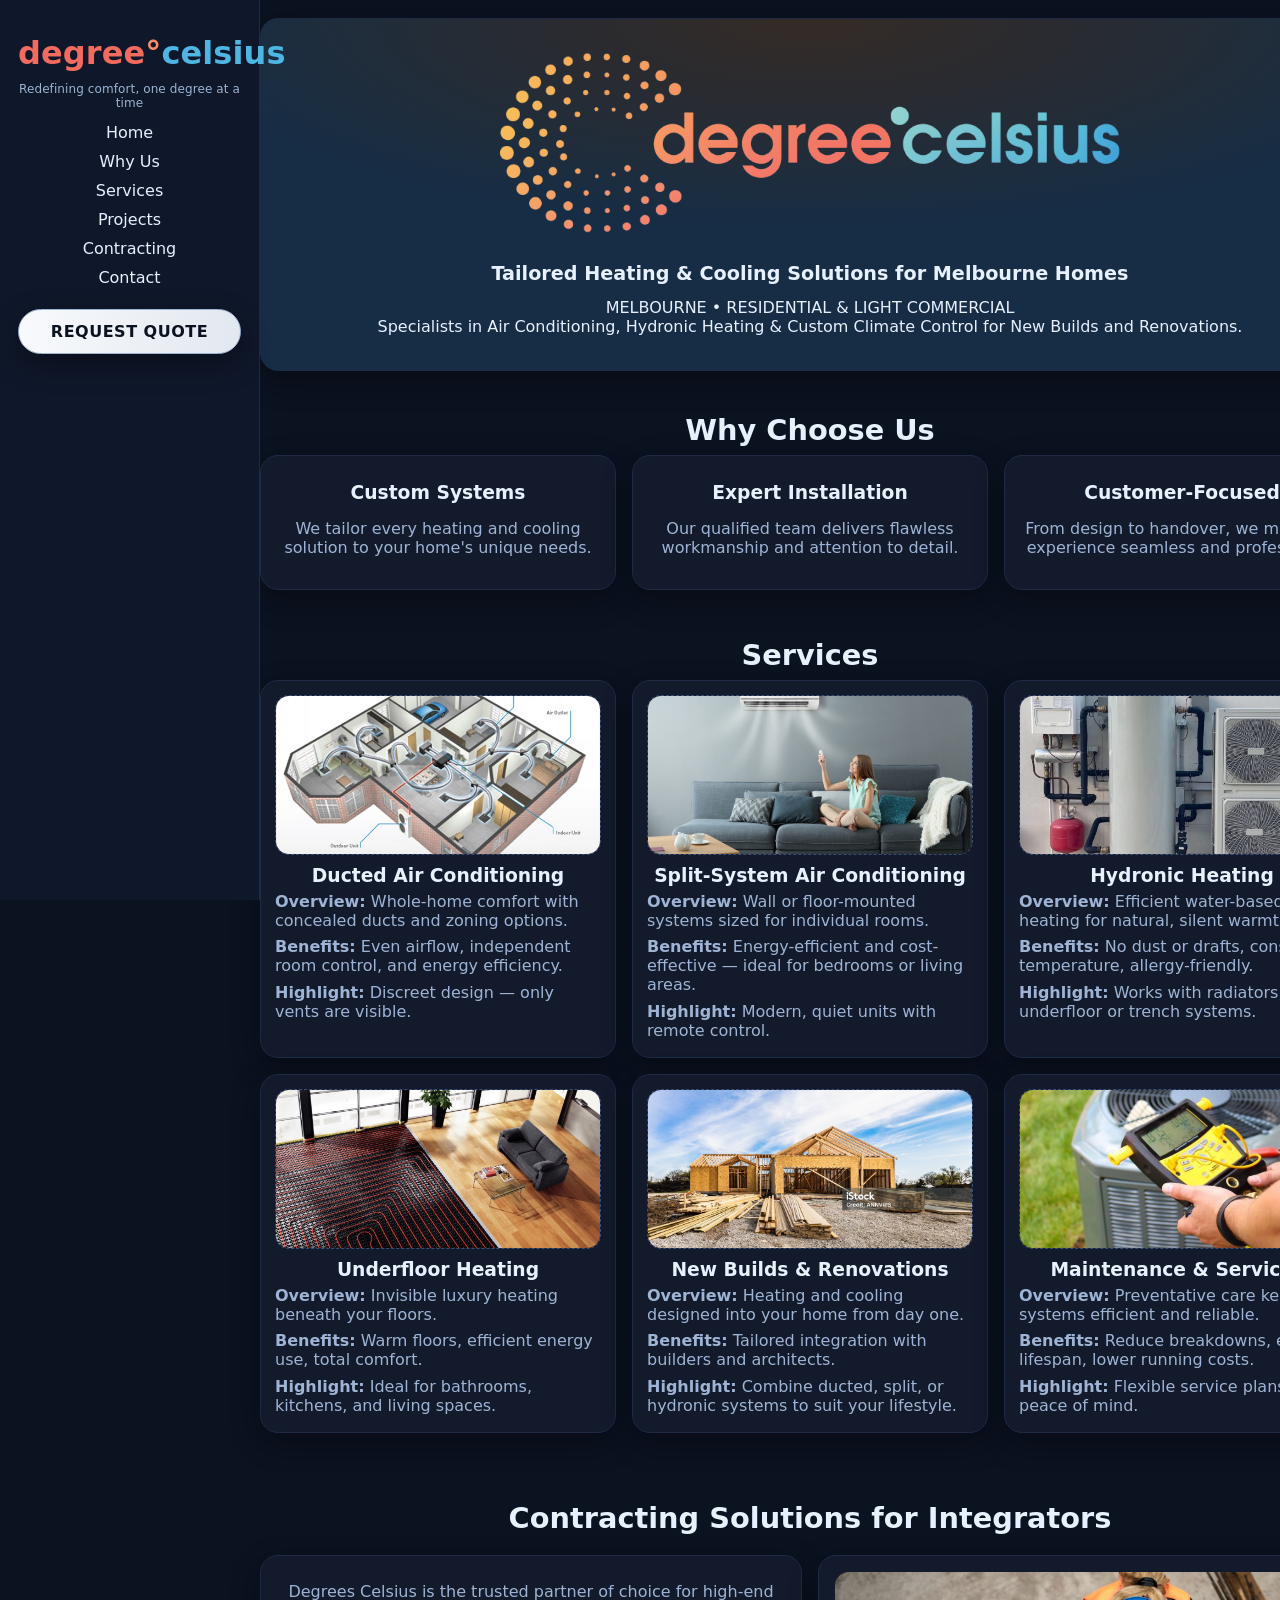
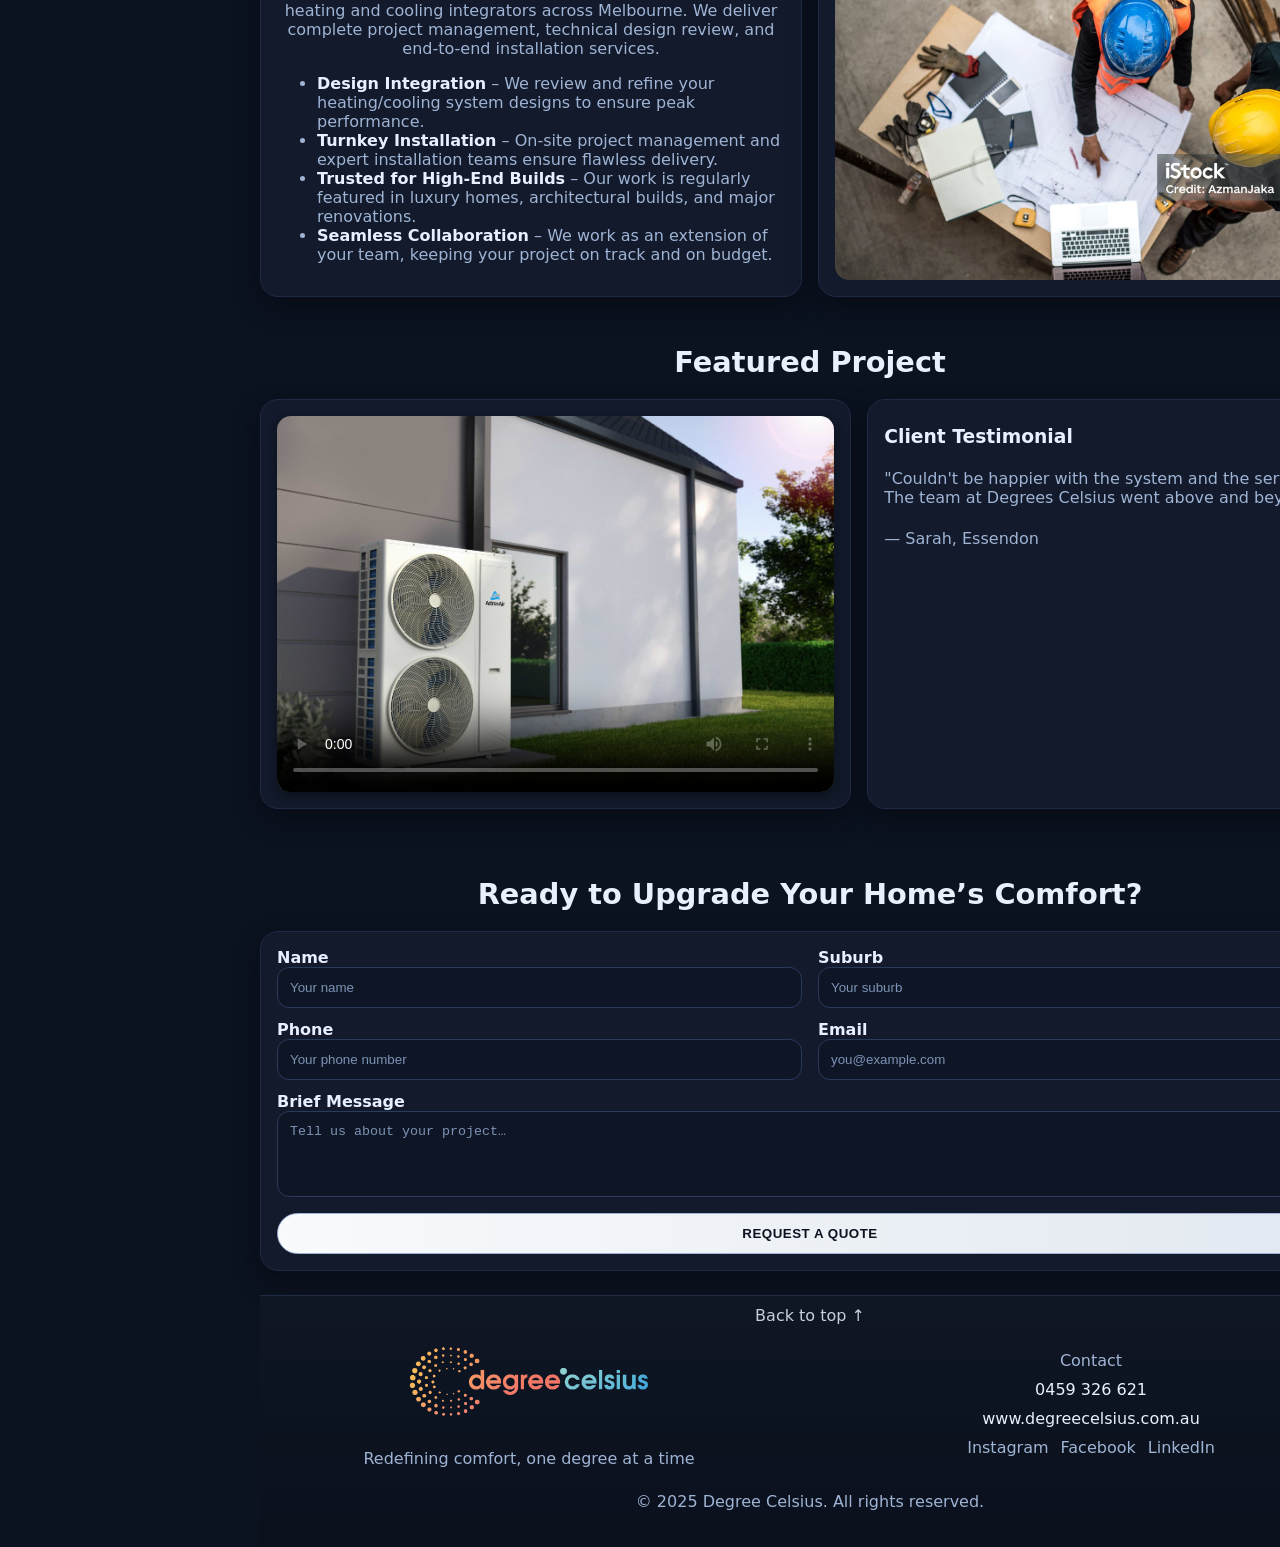
==== index - Copy.html @ 30f36d34 "Rev2" ====
<!DOCTYPE html>

<html lang="en">
<head>
<meta charset="utf-8"/>
<meta content="width=device-width, initial-scale=1" name="viewport"/>
<title>Degree Celsius</title>
<meta content="Tailored heating &amp; cooling solutions for Melbourne homes. Specialists in air conditioning, hydronic heating, and underfloor heating for new builds and renovations." name="description"/>
<style>
:root {
  --bg: #0b1220; --panel: #0f172a; --card: #121a2b;
  --ink: #e7f0ff; --muted: #9fb4d4; --line: #1f2a44;
  --warm:#FF8A00; --hot:#FF6B6B; --cool:#33B5FF;
  --grad: linear-gradient(90deg, var(--warm), var(--hot), var(--cool));
  --shadow: 0 10px 28px rgba(0,0,0,.35); --radius: 18px;
}
* { box-sizing: border-box; }
html,body { margin:0; padding:0; background:var(--bg); color:var(--ink); font-family: system-ui, -apple-system, Segoe UI, Roboto, Helvetica, Arial, sans-serif; }
a { color: var(--ink); text-decoration: none; }
img { max-width: 100%; height: auto; display: block; }
.container { width:min(1100px,92vw); margin:0 auto; }

.wrap { display:grid; grid-template-columns:260px 1fr; min-height:100vh; }
.sidebar { background:var(--panel); border-right:1px solid var(--line); position:sticky; top:0; height:100vh; padding:18px; }
.sidebar .brand { font-weight:800; letter-spacing:.1px; margin-bottom:12px; }
.sidebar nav { display:grid; gap:10px; }
.sidebar .cta { display:block; margin-top:12px; background:var(--grad); color:#fff; padding:10px 14px; border-radius:999px; font-weight:800; text-align:center; box-shadow:var(--shadow);}
/* Center links inside the sidebar */
.sidebar nav{ 
  justify-items: center;          /* centers grid children */
}
.sidebar nav a{
  display:block; 
  width:100%;                     /* full-width click area */
  text-align:center;              /* center the text */
}

main section { padding:24px 0; }
.dark-card { background:var(--card); border:1px solid var(--line); border-radius:var(--radius); box-shadow:var(--shadow); }
.hero-card { background: radial-gradient(60% 60% at 50% 0, rgba(255,138,0,.15), rgba(51,181,255,.12)), var(--card); border:1px solid var(--line); border-radius:var(--radius); box-shadow:var(--shadow); padding:18px; }
.grid-2 { display:grid; grid-template-columns:1fr 1fr; gap:16px; }
.grid-3 { display:grid; grid-template-columns:repeat(3,1fr); gap:16px; }
h1 { font-size: clamp(1.6rem, 2rem + .6vw, 2.6rem); margin:0 0 8px; }
h2 { font-size: clamp(1.2rem, 1.4rem + .5vw, 2rem); margin:0 0 8px; }
h3 { margin:10px 0 6px; }
.small, .muted { color:var(--muted); }

/* --- Center all section headings and subheadings --- */
.container > h2,
.container > h3,
.section-title h2,
.section-title h3 {
  text-align: center;
  width: 100%;
}

.cards { display:grid; grid-template-columns:repeat(3,1fr); gap:16px; }
.card { padding:16px; }
.section-title { display:flex; align-items:center; justify-content:space-between; gap:12px; margin-bottom:12px; }

/* --- Minimal bright button (no glow) --- */
.btn,
.sidebar .cta {
  background: linear-gradient(90deg, #f8fafc, #e2e8f0); /* soft white-grey gradient */
  color: #0b1220;                /* dark navy text for contrast */
  font-weight: 800;
  text-transform: uppercase;
  letter-spacing: 0.5px;
  padding: 12px 20px;
  border-radius: 999px;
  border: 1px solid #9fb4d4;     /* faint outline for definition */
  cursor: pointer;
  transition: background 0.25s ease-in-out, color 0.25s ease-in-out;
}

/* Hover / focus state */
.btn:hover,
.btn:focus,
.sidebar .cta:hover,
.sidebar .cta:focus {
  background: linear-gradient(90deg, #e2e8f0, #cbd5e1); /* slightly darker grey-blue */
  color: #000;  /* deeper text color on hover */
}



/* --- Logo size overrides --- */

/* Keep the hero logo big and responsive */
.logo-hero {
  display: block;
  margin: 0 auto 10px;
  width: clamp(280px, 55vw, 650px); /* stays large on desktop, scales down on mobile */
  height: auto;
  border-radius: 12px;
}

/* Make the footer logo smaller (override default 44px) */
.site-footer .logo-row img.logo-footer {
  width: 250px;      /* smaller logo */
  height: auto;
  border-radius: 8px; /* remove round circle; use 50% if you want round */
}

.services { display:grid; grid-template-columns:repeat(3,1fr); gap:16px; }
.service { padding:14px; }
.service .svc-img {
  height:160px; border-radius:14px; overflow:hidden; border:1px dashed #3a4b75;
}
.service .svc-img img { width:100%; height:100%; object-fit:cover; }

.project { display:grid; grid-template-columns:1.2fr 1fr; gap:16px; }
.project .project-img { min-height:220px; display:grid; place-items:center; background:linear-gradient(135deg, rgba(255,138,0,.16), rgba(51,181,255,.16)); border:1px dashed #3a4b75; border-radius:14px; }

form { padding:16px; display:grid; gap:12px; }
label { font-weight:600; }
input, textarea { width:100%; padding:12px 12px; background:#0e1626; border:1.5px solid #2a3a5d; border-radius:12px; color:var(--ink); outline:none; }
input::placeholder, textarea::placeholder { color:#7d93b6; }
input:focus, textarea:focus { border-color:#3aa9ff; box-shadow:0 0 0 3px rgba(58,169,255,.25);}

.footer { background:var(--panel); color:var(--muted); margin-top:24px; padding:24px 0; border-top:1px solid var(--line);}
.footer-grid { display:grid; grid-template-columns:1.2fr 1fr 1fr; gap:16px; align-items:center; }
.footer .logo-row { display:flex; align-items:center; gap:12px; }
.footer .logo-row img { width:44px; height:44px; border-radius:50%; }
/* Visual polish */
.site-footer {
  border-top: 1px solid var(--line);
  background: linear-gradient(180deg, rgba(255,255,255,0.02), rgba(0,0,0,0.12)) , var(--bg);
}
.footer-grid {
  display: grid;
  grid-template-columns: repeat(2, minmax(0, 1fr)); /* 2 even columns */
  gap: 24px;
  align-items: start;
}

.footer-col { min-width: 200px; }
.footer-title { color: var(--muted); font-weight: 600; margin-bottom: 8px; }
.footer-brand { font-weight: 800; font-size: 1.1rem; letter-spacing: .2px; }
.footer-tag { color: var(--muted); margin-top: 6px; }

.footer-links { list-style: none; margin: 0; padding: 0; }
.footer-links a {
  color: var(--ink);
  opacity: .8;
  text-decoration: none;
}
.footer-socials {
  display: flex;
  justify-content: center;  /* centers like your contact lines */
  gap: 12px;
  flex-wrap: wrap;
  text-align: center;
}

.footer-links a:hover, .footer-links a:focus { opacity: 1; text-decoration: underline; }

/* Bottom bar */
.footer-bar {
  display: flex; align-items: center; justify-content: space-between;
  padding: 12px 0 24px;
  border-top: 1px dashed var(--line);
  margin-top: 10px;
}
.footer-legal { color: var(--muted); display: flex; gap: 12px; flex-wrap: wrap; }
.back-to-top { color: var(--ink); text-decoration: none; opacity: .75; }
.back-to-top:hover, .back-to-top:focus { opacity: 1; text-decoration: underline; }

/* Responsive */
@media (max-width: 960px){
  .footer-grid { grid-template-columns: 1fr 1fr; }
}
@media (max-width: 640px){
  .footer-grid { grid-template-columns: 1fr; }
  .footer-bar { flex-direction: column; gap: 8px; align-items: flex-start; }
}
/* Stack logo above the text and center it everywhere */
.logo-row {
  display: flex;
  flex-direction: column;
  align-items: center;
  gap: 16px;
  text-align: center;
}

/* Remove the mobile-only override you had for .logo-row */
@media (max-width: 640px){
  /* no special .logo-row rule needed anymore */
}
/* put "Back to top" on its own row and right-align it */
.site-footer .footer-bar{
  display: flex;
  justify-content: flex-end; /* pushes the link to the right edge */
  padding: 8px 0;
}
.site-footer .back-to-top{ margin-left: auto; }

/* center the copyright line */
.site-footer .footer-copy{ 
  text-align: center; 
  margin-top: 14px;
}
/* Center "Back to top" on its own row */
.site-footer .footer-bar{
  display: flex;
  justify-content: center;   /* center horizontally */
  padding: 8px 0;
}

.site-footer .back-to-top{
  margin-left: 0;            /* undo the right-align */
  margin-right: 0;
}



@media (max-width:960px){
  .wrap { grid-template-columns:1fr; }
  .sidebar { position:static; height:auto; }
  .grid-2 { grid-template-columns:1fr; }
  .grid-3, .services { grid-template-columns:1fr; }
  .project { grid-template-columns:1fr; }
}

.hero-card {
  text-align: center;
}

.hero-text {
  display: flex;
  flex-direction: column;
  align-items: center; /* center horizontally */
}

.hero-text {
  display: flex;
  flex-direction: column;
  justify-content: center;
  font-size: 1.2em;
  line-height: 1.4em;
}
.hero-text .line1 {
  font-weight: bold;
}
.hero-text .line2 {
  font-style: italic;
}

.hero .logo {
  display: inline-block;
  background: var(--card);
  padding: 24px 32px;
  border-radius: 20px;   /* filleted corners */
  box-shadow: var(--shadow);
}
.hero .logo img {
  display: block;
  max-width: 100%;
  height: auto;
}


.logo-deg { color: #f26b5e; }       /* warm coral/orange */
.logo-symbol { color: #ff8a65; }    /* degree dot */
.logo-cel { color: #4db6e2; }       /* cool blue */
.brand .logo-tagline {
  font-weight: 500;
  font-size: 0.9rem;
  color: #9bb4d1;
  margin-top: 2px;
}


.brand {
  text-align: center;
  margin: 1rem 0;
}
.brand .logo-deg,
.brand .logo-symbol,
.brand .logo-cel {
  font-size: 2rem;       /* enlarge main brand */
  font-weight: 800;
}
.brand .logo-tagline {
  display: block;
  font-weight: 400;
  font-size: 0.75rem;    /* smaller tagline */
  color: #9bb4d1;
  margin-top: 4px;
  white-space: normal;
  line-height: 1.2;
}


/* Services OBH styling */
.service p.muted{margin:.45rem 0 0;}
.service p.muted:first-of-type{margin-top:.25rem;}
.service p.muted .svc-label{
  font-weight:700;
  color:#cde1ff;
  letter-spacing:.02em;
  margin-right:.25rem;
}
/* tighten card spacing so 3 lines fit nicely */
.services .service.dark-card{padding-bottom:1.1rem;}

/* --- Integrator image fix --- */
.integrator-img {
  height: 100%;
  border-radius: 14px;
  overflow: hidden;
}

.integrator-img img {
  width: 100%;
  height: 100%;
  object-fit: cover;
  display: block;
}

/* Only target the second (right-hand) card in the Contracting section */
#contracting .grid-2 > .card:last-child {
  display: flex;
}


.project-video video {
  border-radius: 12px;
  box-shadow: 0 4px 12px rgba(0,0,0,0.4);
  max-height: 500px;
  object-fit: cover;
}

.hero-logo {
  display: block;
  margin: 0 auto 18px;
  max-width: 280px;
  height: auto;
}
/* Center the "Back to top" link */
.footer-top{
  display:flex;
  justify-content:center;   /* centers horizontally */
  padding: 10px 0 16px;     /* adds a little air above the main footer */
}
.footer-top .back-to-top{
  opacity:.85;
  text-align:center;
}

/* Extra breathing room below the legal line */
.site-footer{
  padding-bottom: 36px;     /* space inside the footer at the very bottom */
}

/* (optional) tighten/space the copyright row itself */
.footer-copy{
  text-align:center;
  margin-top: 14px;
}
/* Keep Featured Project as two columns on tablets/desktops */
#projects .grid-2 { 
  grid-template-columns: 1.2fr 1fr;  /* video left, testimonial right */
  align-items: start;
}

/* Only stack on small phones */
@media (max-width: 720px){
  #projects .grid-2 { grid-template-columns: 1fr; }
}

/* Featured Project: equal-height two-column cards */
#projects .grid-2{
  grid-template-columns: 1.2fr 1fr;   /* keep your left/right ratio */
  align-items: stretch;                /* stretch items to same row height */
}

#projects .grid-2 > .card{
  height: 100%;                        /* fill the grid area height */
  display: flex;                       /* keeps inner spacing tidy */
  flex-direction: column;
}

/* Keep the video tidy & consistent */
#projects .project-video{ aspect-ratio: 16 / 9; }  /* consistent video height */
#projects .project-video video{
  width: 100%;
  height: 100%;
  object-fit: cover;                    /* optional: crops if needed */
  border-radius: 14px;                  /* match your inner rounding */
}

/* Stack on small screens (no equal-height needed) */
@media (max-width: 720px){
  #projects .grid-2{ grid-template-columns: 1fr; }
  #projects .grid-2 > .card{ height: auto; }
}
/* Make the bold lead-in text in list items white */
.card li b,
.card li strong {
  color: var(--ink);
  font-weight: 700;
}



</style>
</head>
<body>
<div class="wrap">
<aside class="sidebar">
<div class="brand">
<span class="logo-deg">degree</span><span class="logo-symbol">°</span><span class="logo-cel">celsius</span>
<div class="logo-tagline" style="margin: 10px 0; text-align: center;">Redefining comfort, one degree at a time</div>
</div>
<nav>
<a href="#hero">Home</a>
<a href="#why">Why Us</a>
<a href="#services">Services</a>
<a href="#projects">Projects</a>
<a href="#contracting">Contracting</a>
<a href="#contact">Contact</a>
<a class="cta" href="#contact">Request Quote</a>
</nav>
<div class="small" style="position:absolute;bottom:18px;left:18px;right:18px"> <!-- bottom of sidebar text --> </div>
</aside>
<main>
<section class="container" id="hero" style="padding:18px 0">
<div class="hero-card">
<div class="hero-text">
<img class="logo-hero"
     src="assets/images/degreecelsius-logo.png"
     alt="Degree Celsius logo"
     width="560" height="180"
     style="margin-bottom:10px;">

</div>
<div class="hero-text">
<div class="line1">Tailored Heating &amp; Cooling Solutions for Melbourne Homes</div>
</div>
<p class="small" style="margin: 10px 0; text-align: center;">
<div class="line1">MELBOURNE • RESIDENTIAL &amp; LIGHT COMMERCIAL</div>
<div class="line2">Specialists in Air Conditioning, Hydronic Heating &amp; Custom Climate Control for New Builds and Renovations.</div>
</p>
</div>
</section>

    <!-- WHY -->
    <section class="container" id="why">
      <h2 style="text-align:center;">Why Choose Us</h2>
      <div class="grid-3">
        <div class="dark-card card"><h3 style="text-align:center;">Custom Systems</h3><p class="small" style="text-align:center;">We tailor every heating and cooling solution to your home's unique needs.</p></div>
        <div class="dark-card card"><h3 style="text-align:center;">Expert Installation</h3><p class="small" style="text-align:center;">Our qualified team delivers flawless workmanship and attention to detail.</p></div>
        <div class="dark-card card"><h3 style="text-align:center;">Customer-Focused</h3><p class="small" style="text-align:center;">From design to handover, we make the experience seamless and professional.</p></div>
      </div>
    </section>

    <!-- SERVICES -->
    <section class="container" id="services">
      <h2 style="text-align:center;">Services</h2>
      <div class="services">

        <article class="service dark-card">
          <div class="svc-img"><img src="assets/images/ducted-air-conditioning.jpg" alt="Ducted air conditioning"></div>
          <h3 style="text-align:center;">Ducted Air Conditioning</h3>
          <p class="muted"><b>Overview:</b> Whole-home comfort with concealed ducts and zoning options.</p>
          <p class="muted"><b>Benefits:</b> Even airflow, independent room control, and energy efficiency.</p>
          <p class="muted"><b>Highlight:</b> Discreet design — only vents are visible.</p>
        </article>

        <article class="service dark-card">
          <div class="svc-img"><img src="assets/images/split-system.jpg" alt="Split-system air conditioning"></div>
          <h3 style="text-align:center;">Split-System Air Conditioning</h3>
          <p class="muted"><b>Overview:</b> Wall or floor-mounted systems sized for individual rooms.</p>
          <p class="muted"><b>Benefits:</b> Energy-efficient and cost-effective — ideal for bedrooms or living areas.</p>
          <p class="muted"><b>Highlight:</b> Modern, quiet units with remote control.</p>
        </article>

        <article class="service dark-card">
          <div class="svc-img"><img src="assets/images/hydronic-heating.jpg" alt="Hydronic heating"></div>
          <h3 style="text-align:center;">Hydronic Heating</h3>
          <p class="muted"><b>Overview:</b> Efficient water-based heating for natural, silent warmth.</p>
          <p class="muted"><b>Benefits:</b> No dust or drafts, consistent temperature, allergy-friendly.</p>
          <p class="muted"><b>Highlight:</b> Works with radiators, underfloor or trench systems.</p>
        </article>

        <article class="service dark-card">
          <div class="svc-img"><img src="assets/images/hydronic-underfloor-heating.jpg" alt="Underfloor heating"></div>
          <h3 style="text-align:center;">Underfloor Heating</h3>
          <p class="muted"><b>Overview:</b> Invisible luxury heating beneath your floors.</p>
          <p class="muted"><b>Benefits:</b> Warm floors, efficient energy use, total comfort.</p>
          <p class="muted"><b>Highlight:</b> Ideal for bathrooms, kitchens, and living spaces.</p>
        </article>

        <article class="service dark-card">
          <div class="svc-img"><img src="assets/images/new-build.jpg" alt="New builds and renovations"></div>
          <h3 style="text-align:center;">New Builds &amp; Renovations</h3>
          <p class="muted"><b>Overview:</b> Heating and cooling designed into your home from day one.</p>
          <p class="muted"><b>Benefits:</b> Tailored integration with builders and architects.</p>
          <p class="muted"><b>Highlight:</b> Combine ducted, split, or hydronic systems to suit your lifestyle.</p>
        </article>

        <article class="service dark-card">
          <div class="svc-img"><img src="assets/images/servicing.jpg" alt="Maintenance and servicing"></div>
          <h3 style="text-align:center;">Maintenance &amp; Servicing</h3>
          <p class="muted"><b>Overview:</b> Preventative care keeps systems efficient and reliable.</p>
          <p class="muted"><b>Benefits:</b> Reduce breakdowns, extend lifespan, lower running costs.</p>
          <p class="muted"><b>Highlight:</b> Flexible service plans for peace of mind.</p>
        </article>

      </div>
    </section>


	

<section class="container" id="contracting">
<div class="section-title" style="margin: 10px 0; text-align: center;"><h2 style="margin: 10px 0; text-align: center;">Contracting Solutions for Integrators</h2></div>
<div class="grid-2">
<div class="dark-card card">
<p class="small" style="margin: 10px 0; text-align: center;">Degrees Celsius is the trusted partner of choice for high-end heating and cooling integrators across Melbourne. We deliver complete project management, technical design review, and end-to-end installation services.</p>
<ul class="small">
<li><strong>Design Integration</strong> – We review and refine your heating/cooling system designs to ensure peak performance.</li>
<li><strong>Turnkey Installation</strong> – On-site project management and expert installation teams ensure flawless delivery.</li>
<li><strong>Trusted for High‑End Builds</strong> – Our work is regularly featured in luxury homes, architectural builds, and major renovations.</li>
<li><strong>Seamless Collaboration</strong> – We work as an extension of your team, keeping your project on track and on budget.</li>
</ul>
</div>
<div class="dark-card card">
  <div class="integrator-img">
    <img src="assets/images/integration.jpg" alt="Design Integration">
  </div>
</div>

</section>
    <section id="projects" class="container">
      <div class="section-title"><h2>Featured Project</h2></div>
<div class="grid-2">
  <!-- VIDEO CARD -->
  <div class="dark-card card">                           <!-- open -->
    <div class="project-video">
<video controls playsinline width="100%"
       poster="assets/videos/project-video-preview.jpg">
  <source src="assets/videos/project-video.mp4" type="video/mp4" />
  Your browser does not support the video tag.
</video>

    </div>
  </div>                                                 <!-- ✅ close the video card -->

  <!-- TESTIMONIAL CARD -->
  <div class="dark-card card">
    <h3>Client Testimonial</h3>
    <p class="small">"Couldn't be happier with the system and the service. The team at Degrees Celsius went above and beyond."</p>
    <p class="small" style="margin-top:6px">— Sarah, Essendon</p>
  </div>
</div>

      
	  


    </section>
<section class="container" id="contact">
<div class="section-title" style="margin: 10px 0; text-align: center;"><h2 style="margin: 10px 0; text-align: center;">Ready to Upgrade Your Home’s Comfort?</h2></div>
<form class="dark-card" onsubmit="event.preventDefault();alert('Thanks! We will be in touch.');">
<div class="grid-2">
<div><label for="name">Name</label><input id="name" placeholder="Your name" required=""/></div>
<div><label for="suburb">Suburb</label><input id="suburb" placeholder="Your suburb"/></div>
</div>
<div class="grid-2">
<div><label for="phone">Phone</label><input id="phone" inputmode="tel" placeholder="Your phone number"/></div>
<div><label for="email">Email</label><input id="email" placeholder="you@example.com" type="email"/></div>
</div>
<div><label for="msg">Brief Message</label><textarea id="msg" placeholder="Tell us about your project…" rows="4"></textarea></div>
<button class="btn" type="submit">Request a Quote</button>
</form>
</section>
<footer class="site-footer">
  <!-- Row 1: Back to top (right) -->
  <div class="container footer-top">
    <a href="#hero" class="back-to-top" aria-label="Back to top">Back to top ↑</a>
  </div>

  <!-- Row 2: Main footer content -->
  <div class="container footer-grid">
    <div class="logo-row">
      <!-- keep your existing logo <img ...> tag here -->
      <img class="logo-footer"
     alt="Degree Celsius logo"
     src="assets/images/degreecelsius-logo.png" />

      <div>
<!--       <div style="margin: 10px 0; text-align: center;"><span class="logo-deg">degree</span><span class="logo-symbol">°</span><span class="logo-cel">celsius</span></div> 	-->
        <div class="small" style="margin: 10px 0; text-align: center;">Redefining comfort, one degree at a time</div>
      </div>
    </div>

    <div>
      <div class="small" style="margin: 10px 0; text-align: center;">Contact</div>
      <div class="small" style="margin: 10px 0; text-align: center;"><a href="tel:+61459326621" class="phone-link" aria-label="Call 0459 326 621">
  0459&nbsp;326&nbsp;621
</a></div>
      <div class="small" style="margin: 10px 0; text-align: center;">
        <a href="https://degreecelsius.com.au" rel="noopener" target="_blank">www.degreecelsius.com.au</a>
      </div>
      <div class="footer-socials">
        <a class="small" href="https://www.instagram.com/degreecelsius_hvac?igsh=cjg2eXlmYXdpcHYy&utm_source=qr" rel="noopener" target="_blank">Instagram</a>
        <a class="small" href="https://www.facebook.com/share/1AeKjB9W2e/?mibextid=wwXIfr" rel="noopener" target="_blank">Facebook</a>
        <a class="small" href="https://www.linkedin.com/company/degree-celsius/" rel="noopener" target="_blank">LinkedIn</a>
      </div>
    </div>
  </div>

  <!-- Row 3: Legal -->
<div class="container footer-copy">
  <div class="small">© 2025 Degree Celsius. All rights reserved.</div>
</div>

</footer>

</main></div>
</body>
</html>
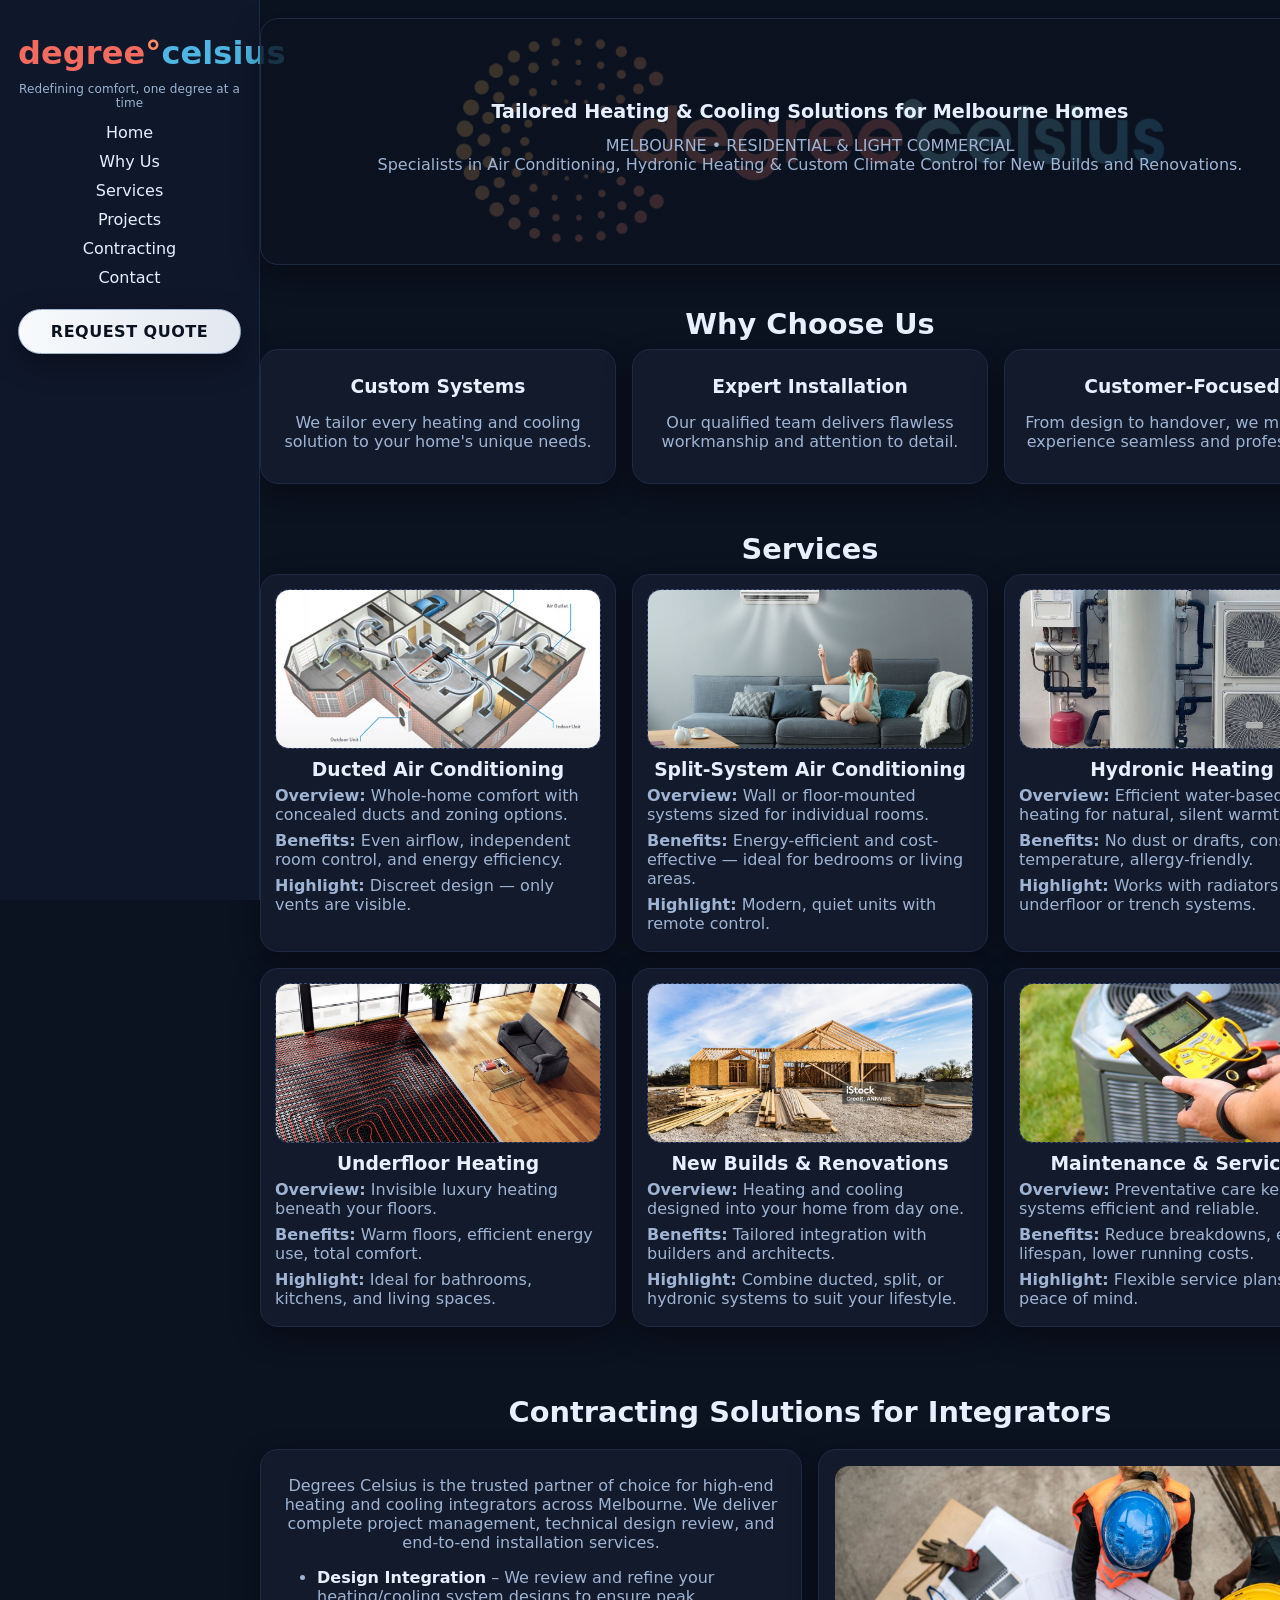
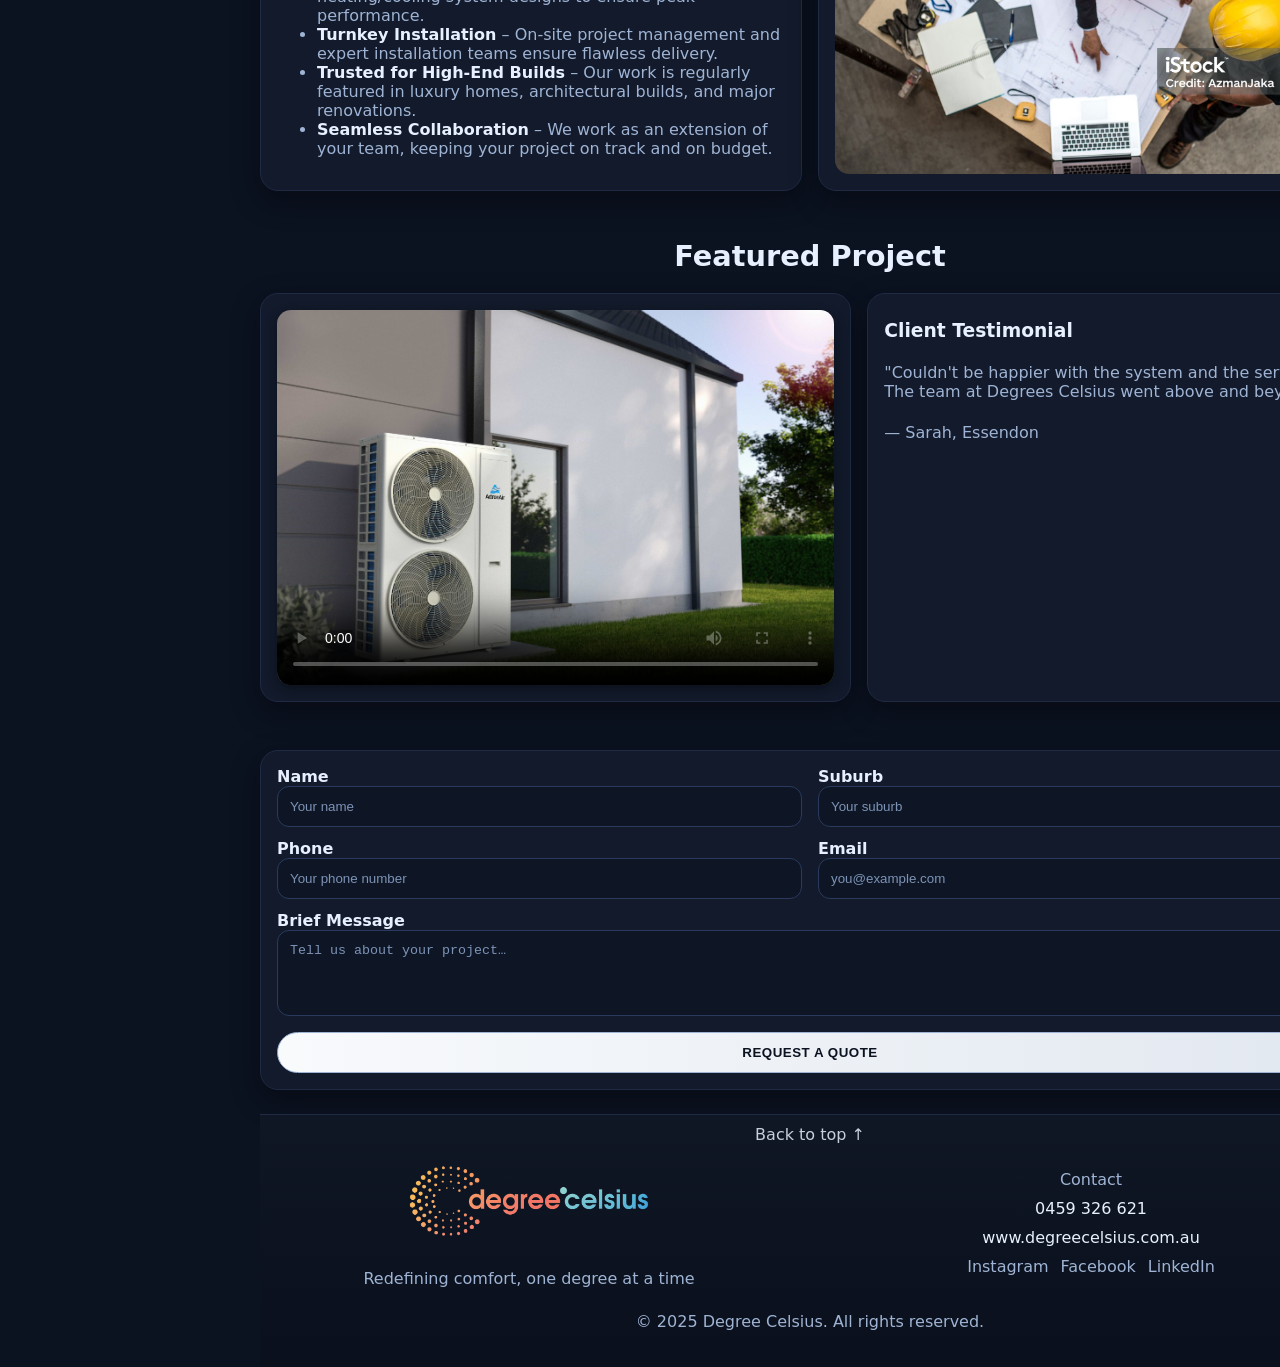
==== commit 0126aa74: "update mobile scaling" ====
--- a/index - Copy.html
+++ b/index - Copy.html
@@ -37,7 +37,17 @@
 
 main section { padding:24px 0; }
 .dark-card { background:var(--card); border:1px solid var(--line); border-radius:var(--radius); box-shadow:var(--shadow); }
-.hero-card { background: radial-gradient(60% 60% at 50% 0, rgba(255,138,0,.15), rgba(51,181,255,.12)), var(--card); border:1px solid var(--line); border-radius:var(--radius); box-shadow:var(--shadow); padding:18px; }
+.hero-card {
+  position: relative;
+  background: 
+    linear-gradient(rgba(11, 18, 32, 0.8), rgba(11, 18, 32, 0.8)), /* dark overlay */
+    url("assets/images/degreecelsius-logo.png") center/contain no-repeat;
+  border: 1px solid var(--line);
+  border-radius: var(--radius);
+  box-shadow: var(--shadow);
+  padding: 80px 24px; /* adds space so content doesn’t overlap logo */
+  text-align: center;
+}
 .grid-2 { display:grid; grid-template-columns:1fr 1fr; gap:16px; }
 .grid-3 { display:grid; grid-template-columns:repeat(3,1fr); gap:16px; }
 h1 { font-size: clamp(1.6rem, 2rem + .6vw, 2.6rem); margin:0 0 8px; }
@@ -118,6 +128,8 @@
 input::placeholder, textarea::placeholder { color:#7d93b6; }
 input:focus, textarea:focus { border-color:#3aa9ff; box-shadow:0 0 0 3px rgba(58,169,255,.25);}
 
+
+
 .footer { background:var(--panel); color:var(--muted); margin-top:24px; padding:24px 0; border-top:1px solid var(--line);}
 .footer-grid { display:grid; grid-template-columns:1.2fr 1fr 1fr; gap:16px; align-items:center; }
 .footer .logo-row { display:flex; align-items:center; gap:12px; }
@@ -226,11 +238,7 @@
   text-align: center;
 }
 
-.hero-text {
-  display: flex;
-  flex-direction: column;
-  align-items: center; /* center horizontally */
-}
+
 
 .hero-text {
   display: flex;
@@ -428,21 +436,17 @@
 <section class="container" id="hero" style="padding:18px 0">
 <div class="hero-card">
 <div class="hero-text">
-<img class="logo-hero"
-     src="assets/images/degreecelsius-logo.png"
-     alt="Degree Celsius logo"
-     width="560" height="180"
-     style="margin-bottom:10px;">
+
 
 </div>
 <div class="hero-text">
 <div class="line1">Tailored Heating &amp; Cooling Solutions for Melbourne Homes</div>
 </div>
-<p class="small" style="margin: 10px 0; text-align: center;">
-<div class="line1">MELBOURNE • RESIDENTIAL &amp; LIGHT COMMERCIAL</div>
-<div class="line2">Specialists in Air Conditioning, Hydronic Heating &amp; Custom Climate Control for New Builds and Renovations.</div>
-</p>
-</div>
+<div class="small" style="margin: 10px 0; text-align: center;">
+  <div class="line1">MELBOURNE • RESIDENTIAL &amp; LIGHT COMMERCIAL</div>
+  <div class="line2">Specialists in Air Conditioning, Hydronic Heating &amp; Custom Climate Control for New Builds and Renovations.</div>
+</div>
+
 </section>
 
     <!-- WHY -->
@@ -555,27 +559,46 @@
     <p class="small" style="margin-top:6px">— Sarah, Essendon</p>
   </div>
 </div>
-
-      
-	  
-
-
     </section>
 <section class="container" id="contact">
-<div class="section-title" style="margin: 10px 0; text-align: center;"><h2 style="margin: 10px 0; text-align: center;">Ready to Upgrade Your Home’s Comfort?</h2></div>
-<form class="dark-card" onsubmit="event.preventDefault();alert('Thanks! We will be in touch.');">
-<div class="grid-2">
-<div><label for="name">Name</label><input id="name" placeholder="Your name" required=""/></div>
-<div><label for="suburb">Suburb</label><input id="suburb" placeholder="Your suburb"/></div>
-</div>
-<div class="grid-2">
-<div><label for="phone">Phone</label><input id="phone" inputmode="tel" placeholder="Your phone number"/></div>
-<div><label for="email">Email</label><input id="email" placeholder="you@example.com" type="email"/></div>
-</div>
-<div><label for="msg">Brief Message</label><textarea id="msg" placeholder="Tell us about your project…" rows="4"></textarea></div>
-<button class="btn" type="submit">Request a Quote</button>
-</form>
+  <form class="dark-card"
+        action="https://formspree.io/f/xkgqyvdz"
+        method="POST">
+    <div class="grid-2">
+      <div>
+        <label for="name">Name</label>
+        <input id="name" name="name" placeholder="Your name" required>
+      </div>
+      <div>
+        <label for="suburb">Suburb</label>
+        <input id="suburb" name="suburb" placeholder="Your suburb">
+      </div>
+    </div>
+
+    <div class="grid-2">
+      <div>
+        <label for="phone">Phone</label>
+        <input id="phone" name="phone" inputmode="tel" placeholder="Your phone number">
+      </div>
+      <div>
+        <label for="email">Email</label>
+        <input id="email" name="email" type="email" placeholder="you@example.com" required>
+      </div>
+    </div>
+
+    <div>
+      <label for="msg">Brief Message</label>
+      <textarea id="msg" name="message" rows="4" placeholder="Tell us about your project…" required></textarea>
+    </div>
+
+    <input type="text" name="_gotcha" style="display:none">
+    <input type="hidden" name="_subject" value="New website enquiry – Degree Celsius">
+    <input type="hidden" name="_captcha" value="false">
+
+    <button class="btn" type="submit">Request a Quote</button>
+  </form>
 </section>
+
 <footer class="site-footer">
   <!-- Row 1: Back to top (right) -->
   <div class="container footer-top">
